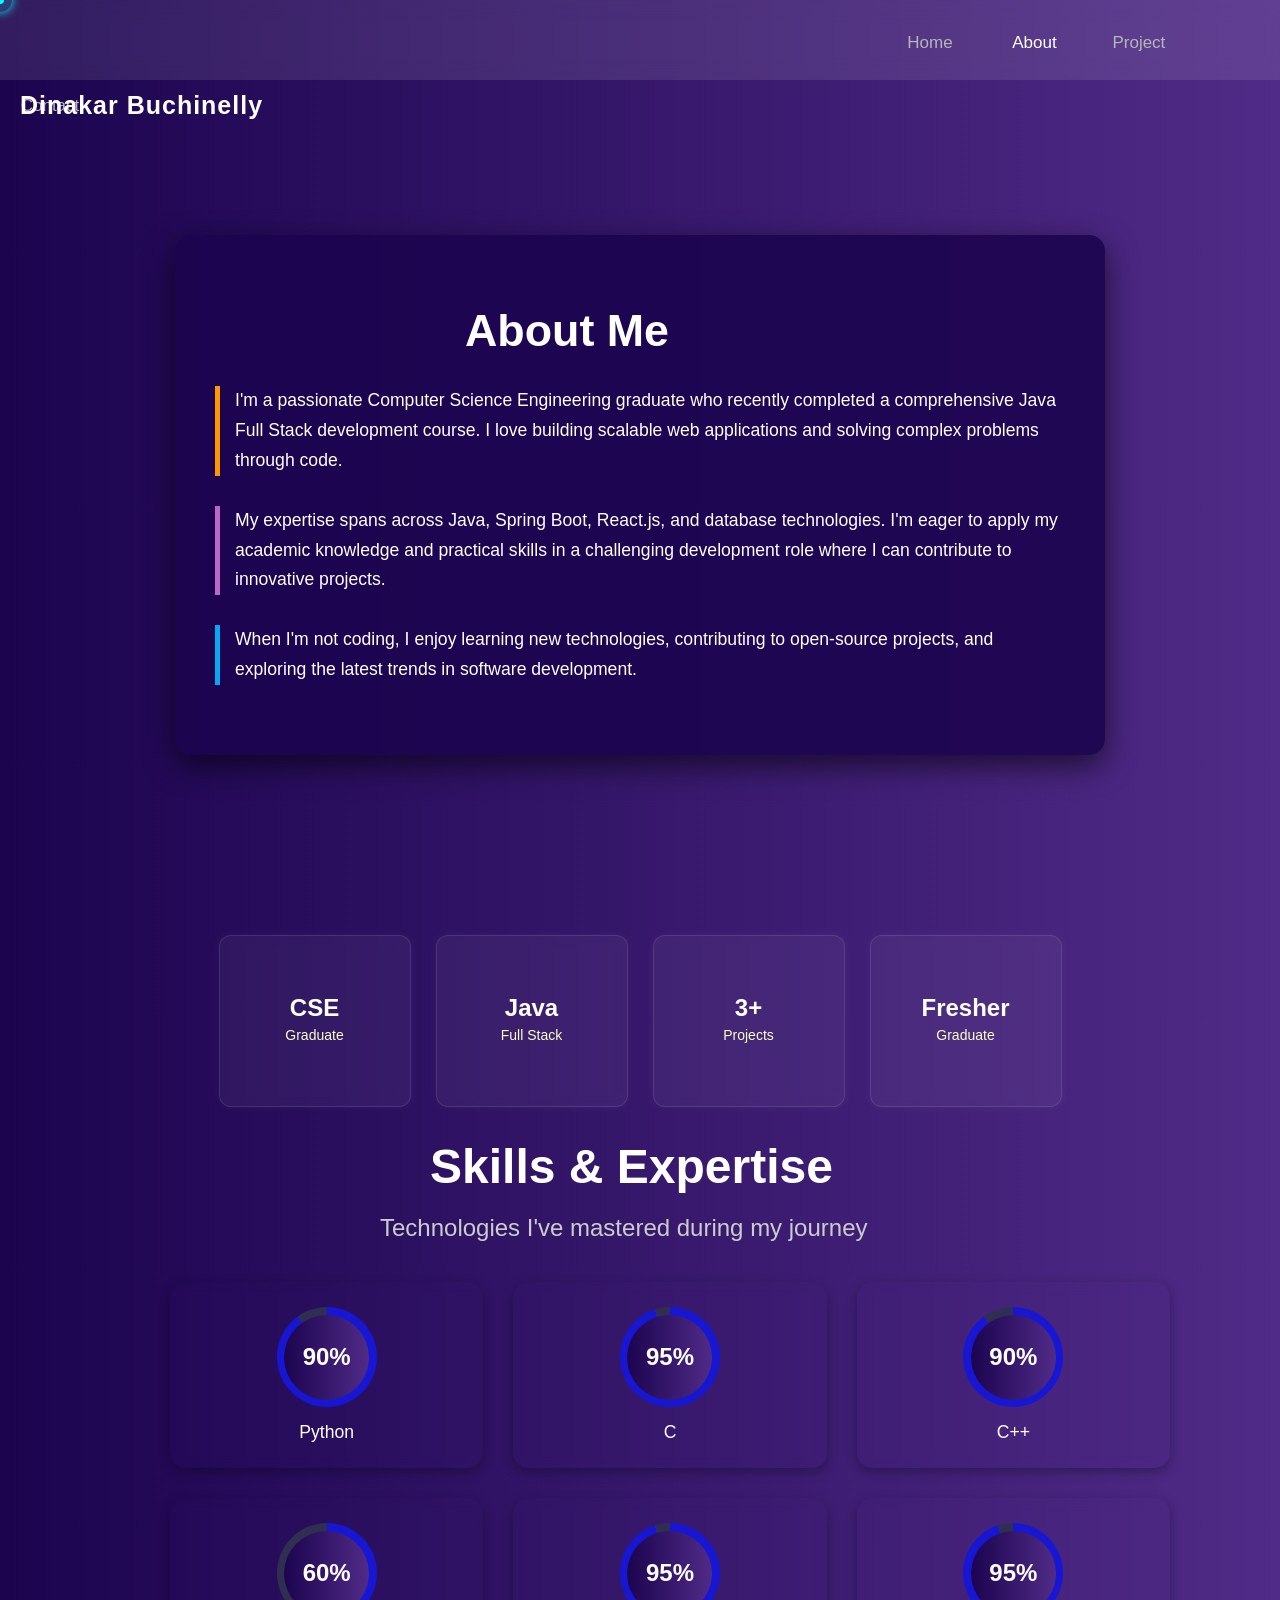
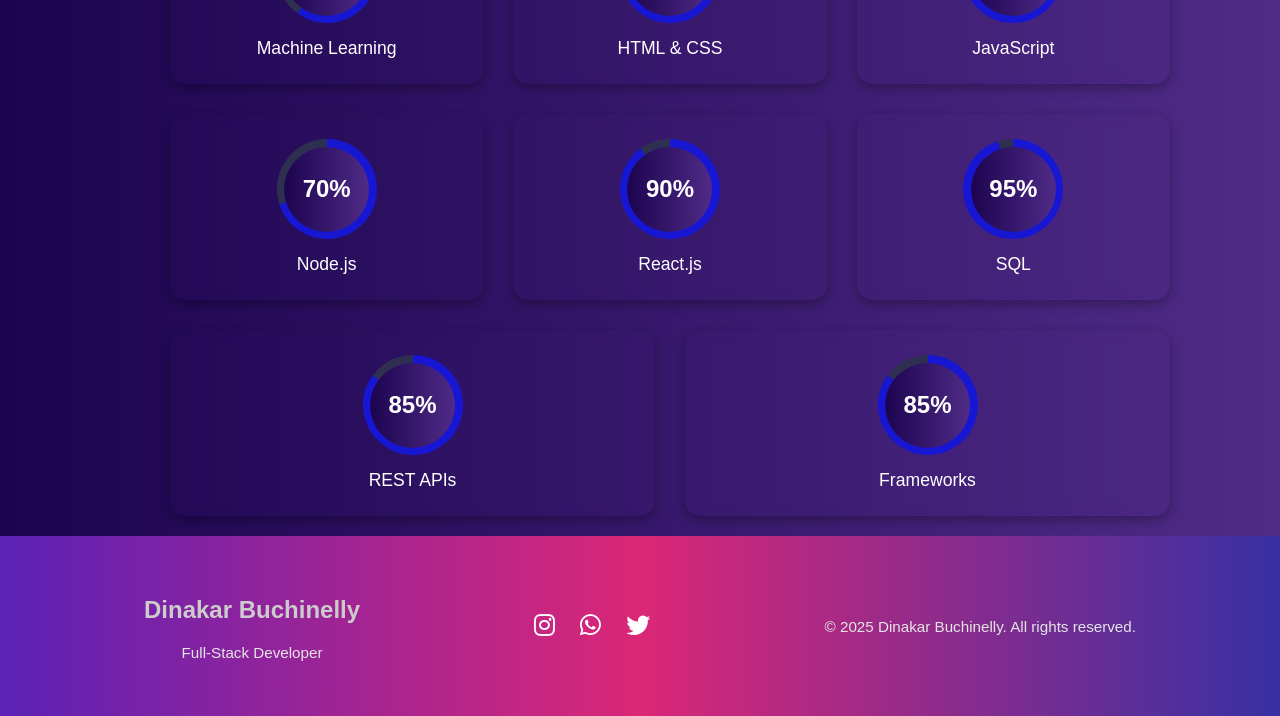
==== About.html @ 4d171410 "Updated portfolio upload" ====
<!DOCTYPE html>
<html lang="en">
<head>
  <meta charset="UTF-8" />
  <meta name="viewport" content="width=device-width, initial-scale=1.0"/>
  <title>Dinakar - About Me</title>
  <link rel="stylesheet" href="https://cdnjs.cloudflare.com/ajax/libs/font-awesome/6.5.0/css/all.min.css">
  <link rel="stylesheet" href="./About.css">
  <link rel="stylesheet" href="./Footer.css">
  <link rel="stylesheet" href="./navigation.css">
  <link rel="stylesheet" href="./Cursor.css">

  <script>
(function(){if(!window.chatbase||window.chatbase("getState")!=="initialized"){window.chatbase=(...arguments)=>{if(!window.chatbase.q){window.chatbase.q=[]}window.chatbase.q.push(arguments)};window.chatbase=new Proxy(window.chatbase,{get(target,prop){if(prop==="q"){return target.q}return(...args)=>target(prop,...args)}})}const onLoad=function(){const script=document.createElement("script");script.src="https://www.chatbase.co/embed.min.js";script.id="_3ZqJa4CPrUl3_WfmzPcH";script.domain="www.chatbase.co";document.body.appendChild(script)};if(document.readyState==="complete"){onLoad()}else{window.addEventListener("load",onLoad)}})();
</script>
  <script src="./About.js" defer></script>
  <script src="./All-Pages.js" defer></script>
  <script src="./About-Box.js" defer></script>
  <script src="./Cursor.js" defer></script>
</head>
<body id="About-Body">

  <nav>
  
    <button id="Home" class="Navigation-Buttons">Home</button>
    <button id="About-Button" class="Navigation-Buttons">About</button>
    <button id="Project" class="Navigation-Buttons">Project</button>
    <button id="Contact" class="Navigation-Buttons">Contact</button>
   
    <p id="Nav-Name">Dinakar Buchinelly</p>
  </nav>

  <!-- 👇 About Me Section Starts -->
  <div class="about-section">
    <div class="about-container">
      <h1 id="About-Me">About Me</h1>

      <div class="about-line orange">
        I'm a passionate Computer Science Engineering graduate who recently completed a comprehensive Java Full Stack development course. I love building scalable web applications and solving complex problems through code.
      </div>

      <div class="about-line purple">
        My expertise spans across Java, Spring Boot, React.js, and database technologies. I'm eager to apply my academic knowledge and practical skills in a challenging development role where I can contribute to innovative projects.
      </div>

      <div class="about-line blue">
        When I'm not coding, I enjoy learning new technologies, contributing to open-source projects, and exploring the latest trends in software development.
      </div>

      
    </div>
     
  </div>
  <!-- 👆 About Me Section Ends -->
   <div class="info-boxes">
    <div class="info-box" id="Education-Div">
      <div class="icon">
        <img src="../assets/PHOTOS/Book-Icon-Orange.png" alt="" class="Logos">
        <img src="../assets/PHOTOS/Book-Icon-Withe.png" alt="" class="Logos-2">
    
    </div>
      <h3>CSE</h3>
      <p>Graduate</p>
    </div>
    <div class="info-box" id="Java-Div">
      <div class="icon">
        <img src="../assets/PHOTOS/Java-Symbol-Orange.png" alt="" class="Logos">
        <img src="../assets/PHOTOS/Java-Symbol-White.png" alt="" class="Logos-2">
    </div>
      <h3>Java</h3>
      <p>Full Stack</p>
    </div>
    <div class="info-box" id="Project-Division">
      <div class="icon">
        <img src="../assets/PHOTOS/Code-Symbol-Orange.png" alt="" class="Logos">
        <img src="../assets/PHOTOS/Code-Symbol-White.png" alt="" class="Logos-2">
    </div>
      <h3>3+</h3>
      <p>Projects</p>
    </div>
    <div class="info-box">
      <div class="icon">
        <img src="../assets/PHOTOS/Lightning_Symbol-Orange.png" alt="" class="Logos">
        <img src="../assets/PHOTOS/Lightning-Symbol-white.png" alt="" class="Logos-2">
    </div>
      <h3>Fresher</h3>
      <p>Graduate</p>
    </div>
  </div>

  <!-- SKILLS PART START  -->

   <h1>Skills & Expertise</h1>
  <h2>Technologies I've mastered during my journey</h2>

  <div class="skill-wrapper">

    <div class="skill"><div class="progress-circle" style="--progress: 90%;"><div class="progress-value">90%</div></div><div class="skill-name">Python</div></div>
    <div class="skill"><div class="progress-circle" style="--progress: 95%;"><div class="progress-value">95%</div></div><div class="skill-name">C</div></div>
    <div class="skill"><div class="progress-circle" style="--progress: 90%;"><div class="progress-value">90%</div></div><div class="skill-name">C++</div></div>
    <div class="skill"><div class="progress-circle" style="--progress: 60%;"><div class="progress-value">60%</div></div><div class="skill-name">Machine Learning</div></div>

    <div class="skill"><div class="progress-circle" style="--progress: 95%;"><div class="progress-value">95%</div></div><div class="skill-name">HTML & CSS</div></div>
    <div class="skill"><div class="progress-circle" style="--progress: 95%;"><div class="progress-value">95%</div></div><div class="skill-name">JavaScript</div></div>
    <div class="skill"><div class="progress-circle" style="--progress: 70%;"><div class="progress-value">70%</div></div><div class="skill-name">Node.js</div></div>
    <div class="skill"><div class="progress-circle" style="--progress: 90%;"><div class="progress-value">90%</div></div><div class="skill-name">React.js</div></div>

    <div class="skill"><div class="progress-circle" style="--progress: 95%;"><div class="progress-value">95%</div></div><div class="skill-name">SQL</div></div>
    <div class="skill"><div class="progress-circle" style="--progress: 85%;"><div class="progress-value">85%</div></div><div class="skill-name">REST APIs</div></div>
    <div class="skill"><div class="progress-circle" style="--progress: 85%;"><div class="progress-value">85%</div></div><div class="skill-name">Frameworks</div></div>

  </div>
  <!-- SKILLS PART END -->
   <!-- Footer -->
<footer id="Footer" class="footer">
  <div class="footer-content">
    <div class="footer-left">
      <h2 id="MYName-Footer">Dinakar Buchinelly</h2>
      <p id="Developer">Full-Stack Developer</p>
    </div>
    <div class="footer-icons">
      <a href="https://instagram.com/dinakarr__" target="_blank"><i class="fab fa-instagram"></i></a>
      <a href="https://wa.me/917981231289" target="_blank"><i class="fab fa-whatsapp"></i></a>
      <a href="https://twitter.com/Dinakarrrr" target="_blank"><i class="fab fa-twitter"></i></a>
    </div>
    <div class="footer-bottom">
      <p>© 2025 Dinakar Buchinelly. All rights reserved.</p>
    </div>
  </div>
</footer>
<!-- Outer glow that holds the small dot -->
<div class="cursor cursor-glow" id="cursor-glow">
  <div class="cursor-dot" id="cursor-dot"></div>
</div>

<!-- Click burst animation -->
<div class="click-burst" id="click-burst"></div>



</body>

</html>
---- About.css ----
#About-Body {
      margin: 0;
      padding: 0;
      font-family: 'Segoe UI', Tahoma, Geneva, Verdana, sans-serif;
      background: linear-gradient(to right, #1c044f, #502b87); 
      color: white;
    }

    .about-section {
      background: linear-gradient(to right, #1c044f, #502b87); 
      padding: 60px 20px;
      display: flex;
      justify-content: center;
      align-items: center;
      min-height: 90vh;
      margin-top: -50px;
    }

    .about-container {
      max-width: 850px;
      width: 100%;
      background-color: rgba(28, 4, 79, 0.9); 
      border-radius: 16px;
      padding: 40px;
      box-shadow: 0 10px 30px rgba(0, 0, 0, 0.6);
    }

    .about-container h1 {
      font-size: 2.8rem;
      margin-bottom: 30px;
      color: #fff;
    }

    .about-line {
      border-left: 5px solid;
      padding-left: 15px;
      margin-bottom: 30px;
      font-size: 1.1rem;
      line-height: 1.7;
    }

    .orange { border-color: #ff9800; }
    .purple { border-color: #ba68c8; }
    .blue   { border-color: #03a9f4; }
#About-Me
{
    margin-left: 250px;
    
}
    #Footer
    {
        margin-top: 20px;
    }

  
.info-boxes {
  display: flex;
  justify-content: center;
  flex-wrap: wrap;
  gap: 25px; 
  margin-top: -25px;

}

.info-box {
  width: 170px; 
  height: 130px;
  background: rgba(255, 255, 255, 0.05);
  border: 1px solid rgba(255, 255, 255, 0.1);
  border-radius: 12px;
  padding: 20px 10px;
  text-align: center;
  color: #fff;
  backdrop-filter: blur(6px);
  box-shadow: 0 0 10px rgba(255, 255, 255, 0.05);
   transition: all 0.3s ease;
   /* cursor: pointer; */
}

.icon {
  font-size: 24px;
  margin-bottom: 10px;
}

.info-box h3 {
  margin: 5px 0;
  font-size: 24px;
}

.info-box p {
  margin: 0;
  font-size: 14px;
  color: #ffc;
}

.info-box:hover {
  transform: translateY(-8px);
  background: rgba(255, 255, 255, 0.15); 

}
.Logos
{
  width: 25px;
}
.Logos-2
{
     display: none;
      position: absolute;
      margin-left: 85px;
      width: 25px;
       transform: translateX(-50%);
}
.info-box:hover .Logos-2
{
    display: block;
}
.info-box:hover .Logos
{
    display: none;
}
.info-box:hover h3
{

     margin-top: 42px;
  font-size: 24px;

}


 h1 {
      font-size: 3rem;
      margin-bottom: 10px;
      margin-left: 430px;
    }

    h2 {
      font-weight: normal;
      color: #cccccc;
      margin-bottom: 40px;
      margin-left: 380px;
    }

    .skill-wrapper {
      display: flex;
      flex-wrap: wrap;
      justify-content: center;
      gap: 30px;
      max-width: 1000px;
      margin-left: 170px;
    }

    .skill {
      text-align: center;
      backdrop-filter: blur(6px);
      padding: 25px;
      border-radius: 15px;
      width: 200px;                                                         
      box-shadow: 0 4px 12px rgba(0, 0, 0, 0.3);
      flex: 1 1 calc(25% - 30px); 

      
    }
     .skill:hover
     {
         transform: translateY(-1px);
  background: rgba(241, 241, 241, 0.10);
         
     }

    .progress-circle {
      width: 100px;
      height: 100px;
      border-radius: 50%;
      background: conic-gradient(rgb(23, 23, 211) var(--progress), #2f2f52 0%);
      
      display: flex;
      align-items: center;
      justify-content: center;
      margin: 0 auto 15px;
      position: relative;
    }

    .progress-circle::before {
      content: "";
      position: absolute;
      width: 85px;
      height: 85px;
      background: linear-gradient(to right, #1c044f, #502b87);
      border-radius: 50%;
    }

    .progress-value {
      position: relative;
      font-size: 1.5rem;
      font-weight: bold;
    }

    .skill-name {
      font-size: 1.1rem;
      margin-top: 10px;
    }

    @media (max-width: 900px) {
      .skill {
        flex: 1 1 calc(50% - 30px); 
      }
    }

    @media (max-width: 600px) {
      .skill {
        flex: 1 1 100%; 
      }
    }

    #MYName-Footer
    {
        margin-left: 0px;
    }

    #Developer
    {
        margin-top: -20px;
    }

    .footer-icons {
  display: flex;
  gap: 25px;
}

.footer-icons a {
  color: white;
  font-size: 24px;
  transition: color 0.3s ease, transform 0.3s ease;
}

.footer-icons a:hover {
  color: #93c5fd; 
  transform: scale(1.1);
}
    #About-Button
    {
      color: white;
    }
---- Footer.css ----
.footer {
  background: linear-gradient(to right, #5b21b6, #db2777, #3730a3); 
  color: white;
  padding: 40px 20px;
  text-align: center;
  font-family: 'Segoe UI', Tahoma, Geneva, Verdana, sans-serif;
  margin-top: 80px;
}

.footer-content {
  display: flex;
  flex-direction: column;
  gap: 20px;
  align-items: center;
}

.footer h2 {
  font-size: 1.5rem;
  font-weight: 600;
}

.footer p {
  font-size: 0.95rem;
  color: #e5e5e5;
}

.footer-icons {
  display: flex;
  gap: 25px;
 
}

.footer-icons a {
  color: white;
  font-size: 24px;
  transition: color 0.3s ease, transform 0.3s ease;
  cursor: none;
}

.footer-icons a:hover {
  color: #93c5fd;
  transform: scale(1.1);
}


.footer-bottom {
  font-size: 0.85rem;
  color: #ccc;
}


@media (min-width: 768px) {
  .footer-content {
    flex-direction: row;
    justify-content: space-between;
    width: 80%;
    margin: 0 auto;
  }
}
---- navigation.css ----
nav {
  
  background: rgba(255, 255, 255, 0.1);
  -webkit-backdrop-filter: blur(10px);
  height: 80px;
  backdrop-filter: blur(10px);
  /* position: fixed;
  margin-top: -100px; */
}
#Nav-Name
{
  font-family: 'Bebas Neue', sans-serif;
  font-size: 25px;
  font-weight: 550;
  color: white;
  letter-spacing: 1px;
  margin-left: 20px;
  margin-top: -35px;
}
.Navigation-Buttons
{
  width: 100px;
  height: 40px;
  margin-top: 23px;
  background-color: transparent;
  border: none;
  font-size: 17px;
  color: rgb(183, 183, 183);
  /* position: absolute; */
  cursor: none;
}
.Navigation-Buttons:hover
{
  cursor: none;
  color: rgb(252, 252, 252);
}
#Home
{
  margin-left: 880px;
}
---- Cursor.css ----
body {
      
      cursor: none;
      
    }

    /* Cursor Base Styles */
    .cursor {
      position: fixed;
      pointer-events: none;
      z-index: 9999;
      transform: translate(-50%, -50%);
    }

    /* Small center dot */
    .cursor-dot {
      width: 8px;
      height: 8px;
      background: #0ff;
      border-radius: 50%;
    }

    /* Slightly smaller glow */
    .cursor-glow {
      width: 24px;
      height: 24px;
      border-radius: 50%;
      background: rgba(0, 255, 255, 0.15);
      box-shadow: 0 0 10px #0ff;
      animation: pulse 1.5s infinite;
      transition: transform 0.2s ease, box-shadow 0.2s ease;
      display: flex;
      align-items: center;
      justify-content: center;
    }

    /* Optional click burst */
    .click-burst {
      position: fixed;
      width: 0;
      height: 0;
      border: 2px solid #0ff;
      border-radius: 50%;
      opacity: 0;
      pointer-events: none;
      z-index: 9999;
      transform: translate(-50%, -50%);
      animation: none;
    }

    @keyframes pulse {
      0%, 100% {
        transform: scale(1);
        opacity: 0.6;
      }
      50% {
        transform: scale(1.2);
        opacity: 1;
      }
    }

    @keyframes burst {
      0% {
        width: 0;
        height: 0;
        opacity: 0.8;
      }
      100% {
        width: 50px;
        height: 50px;
        opacity: 0;
      }
    }

    .hover-target {
      display: inline-block;
      padding: 20px 40px;
      margin: 150px auto;
      border: 2px solid #0ff;
      background: transparent;
      font-size: 22px;
      border-radius: 10px;
      text-align: center;
      transition: all 0.3s ease;
    }

    .hover-target:hover {
      background: #0ff;
      color: #000;
    }
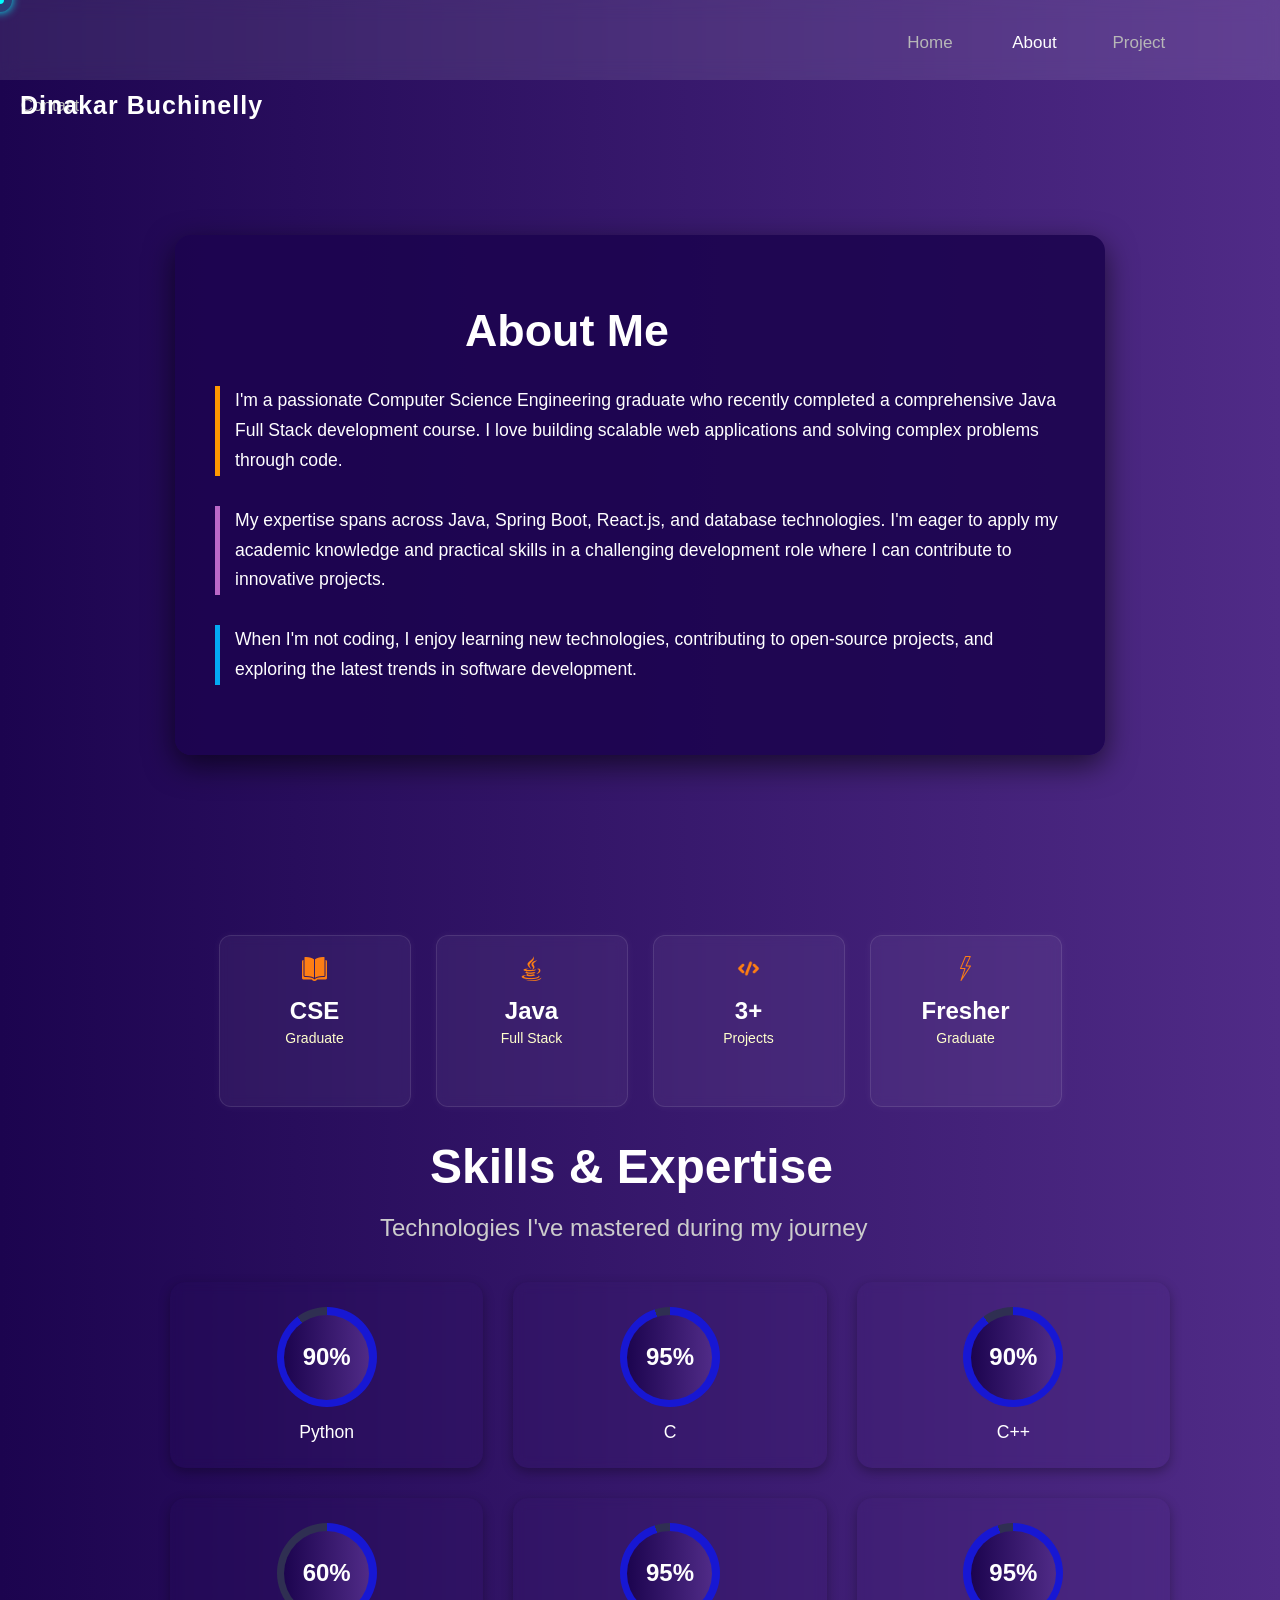
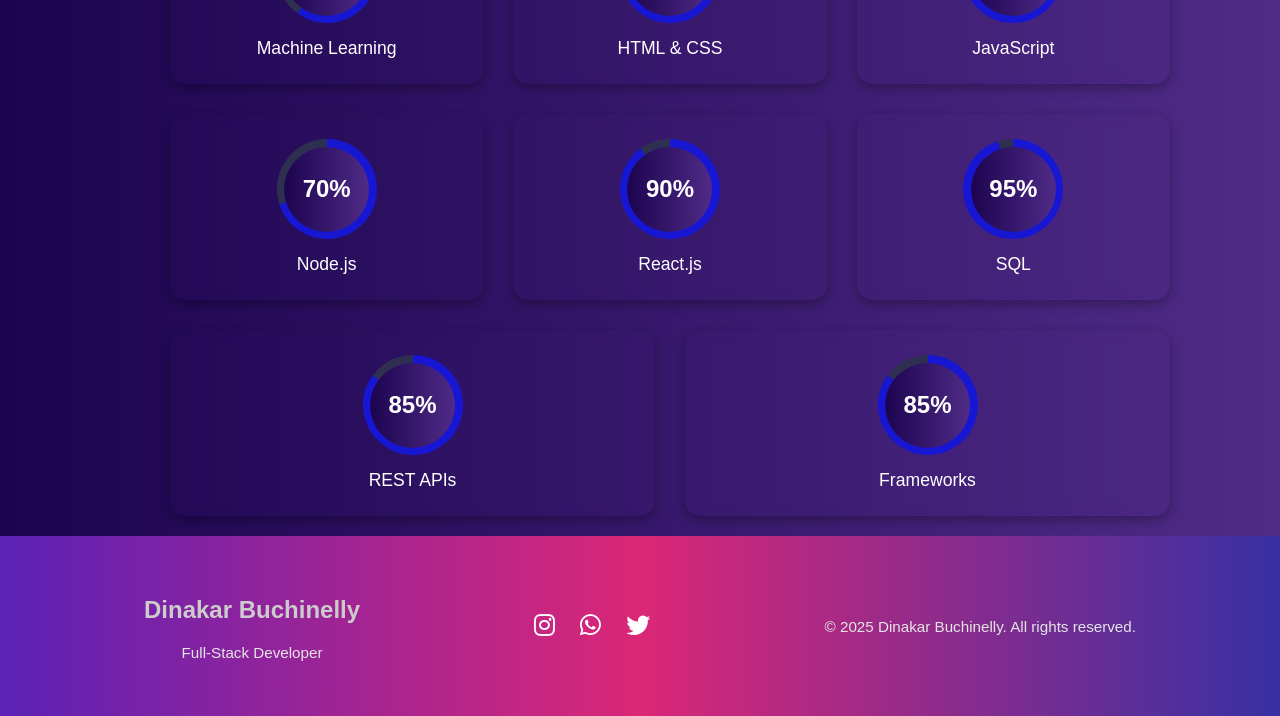
==== commit 46e52fdc: "Initial commit" ====
--- a/About.html
+++ b/About.html
@@ -55,8 +55,8 @@
    <div class="info-boxes">
     <div class="info-box" id="Education-Div">
       <div class="icon">
-        <img src="../assets/PHOTOS/Book-Icon-Orange.png" alt="" class="Logos">
-        <img src="../assets/PHOTOS/Book-Icon-Withe.png" alt="" class="Logos-2">
+        <img src="./PHOTOS/Book-Icon-Orange.png" alt="" class="Logos">
+        <img src="./PHOTOS/Book-Icon-Withe.png" alt="" class="Logos-2">
     
     </div>
       <h3>CSE</h3>
@@ -64,24 +64,24 @@
     </div>
     <div class="info-box" id="Java-Div">
       <div class="icon">
-        <img src="../assets/PHOTOS/Java-Symbol-Orange.png" alt="" class="Logos">
-        <img src="../assets/PHOTOS/Java-Symbol-White.png" alt="" class="Logos-2">
+        <img src="./PHOTOS/Java-Symbol-Orange.png" alt="" class="Logos">
+        <img src="./PHOTOS/Java-Symbol-White.png" alt="" class="Logos-2">
     </div>
       <h3>Java</h3>
       <p>Full Stack</p>
     </div>
     <div class="info-box" id="Project-Division">
       <div class="icon">
-        <img src="../assets/PHOTOS/Code-Symbol-Orange.png" alt="" class="Logos">
-        <img src="../assets/PHOTOS/Code-Symbol-White.png" alt="" class="Logos-2">
+        <img src="./PHOTOS/Code-Symbol-Orange.png" alt="" class="Logos">
+        <img src="./PHOTOS/Code-Symbol-White.png" alt="" class="Logos-2">
     </div>
       <h3>3+</h3>
       <p>Projects</p>
     </div>
     <div class="info-box">
       <div class="icon">
-        <img src="../assets/PHOTOS/Lightning_Symbol-Orange.png" alt="" class="Logos">
-        <img src="../assets/PHOTOS/Lightning-Symbol-white.png" alt="" class="Logos-2">
+        <img src="./PHOTOS/Lightning_Symbol-Orange.png" alt="" class="Logos">
+        <img src="./PHOTOS/Lightning-Symbol-white.png" alt="" class="Logos-2">
     </div>
       <h3>Fresher</h3>
       <p>Graduate</p>
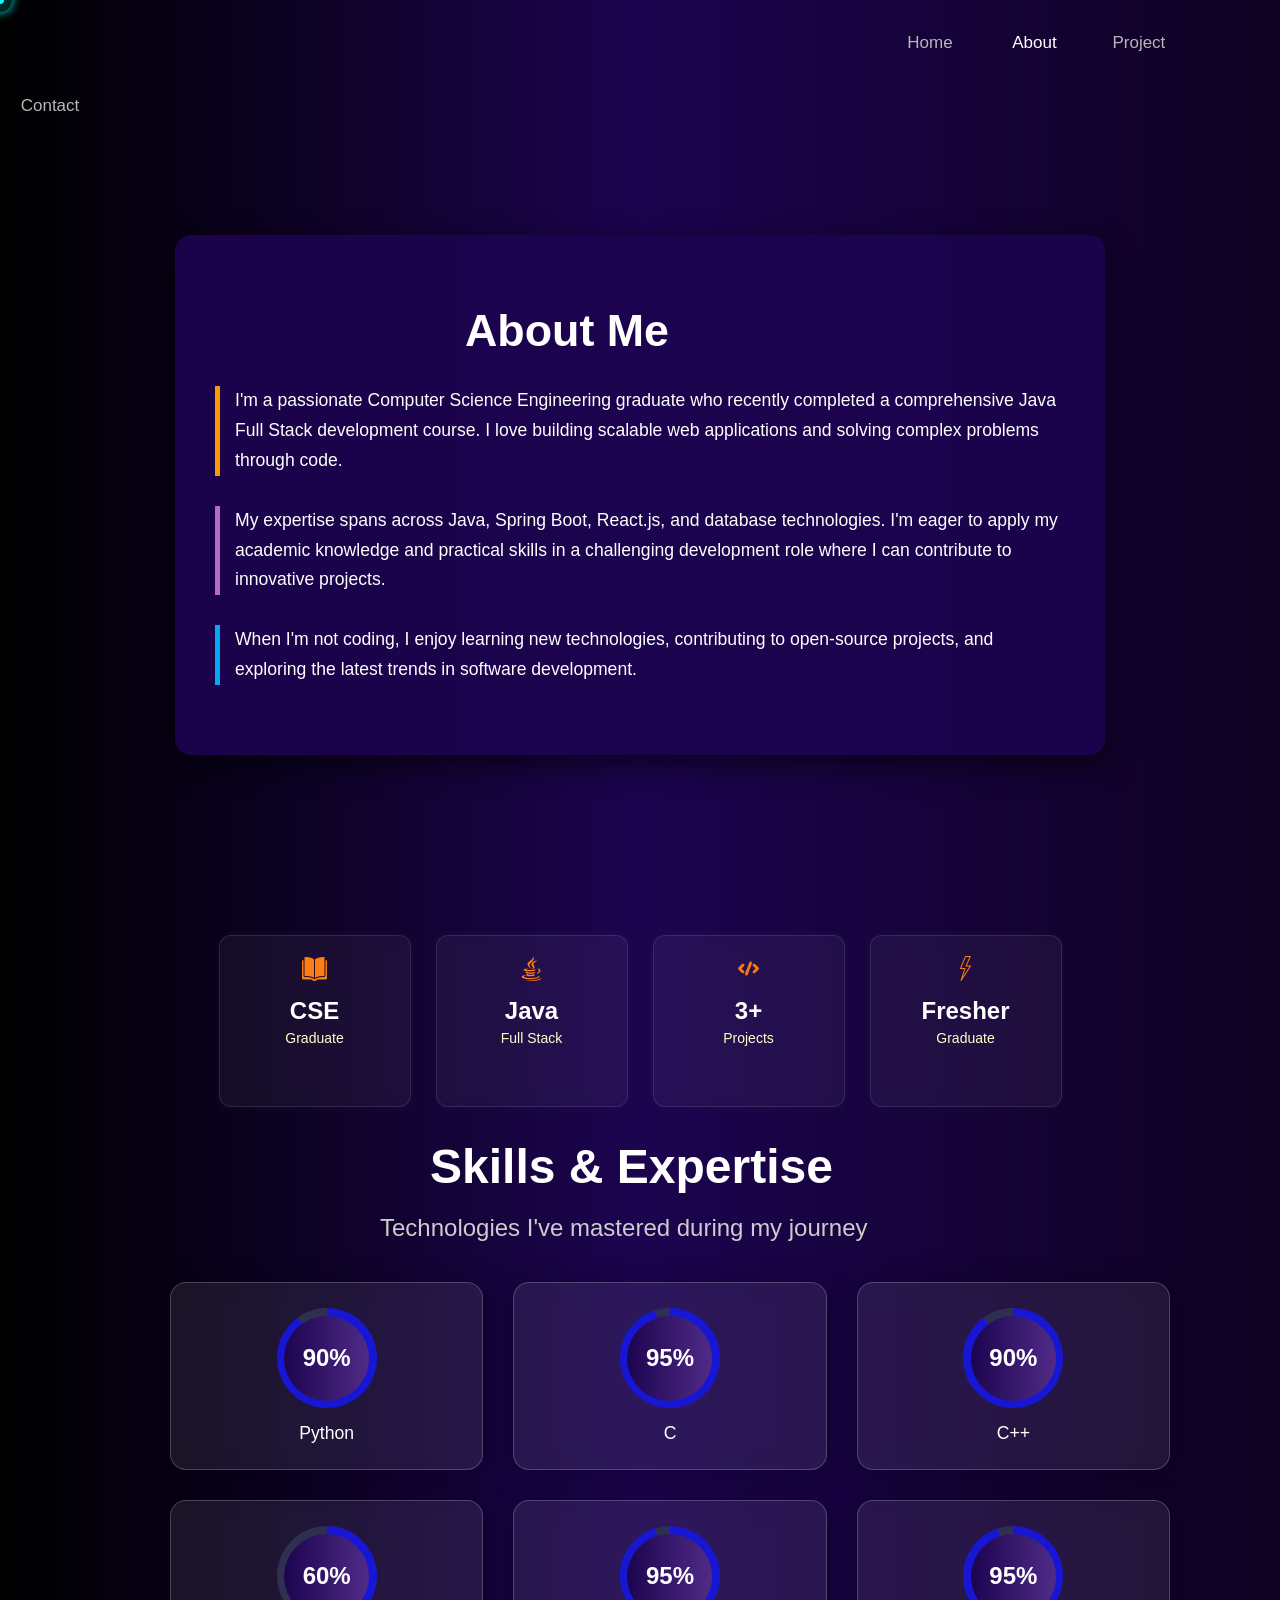
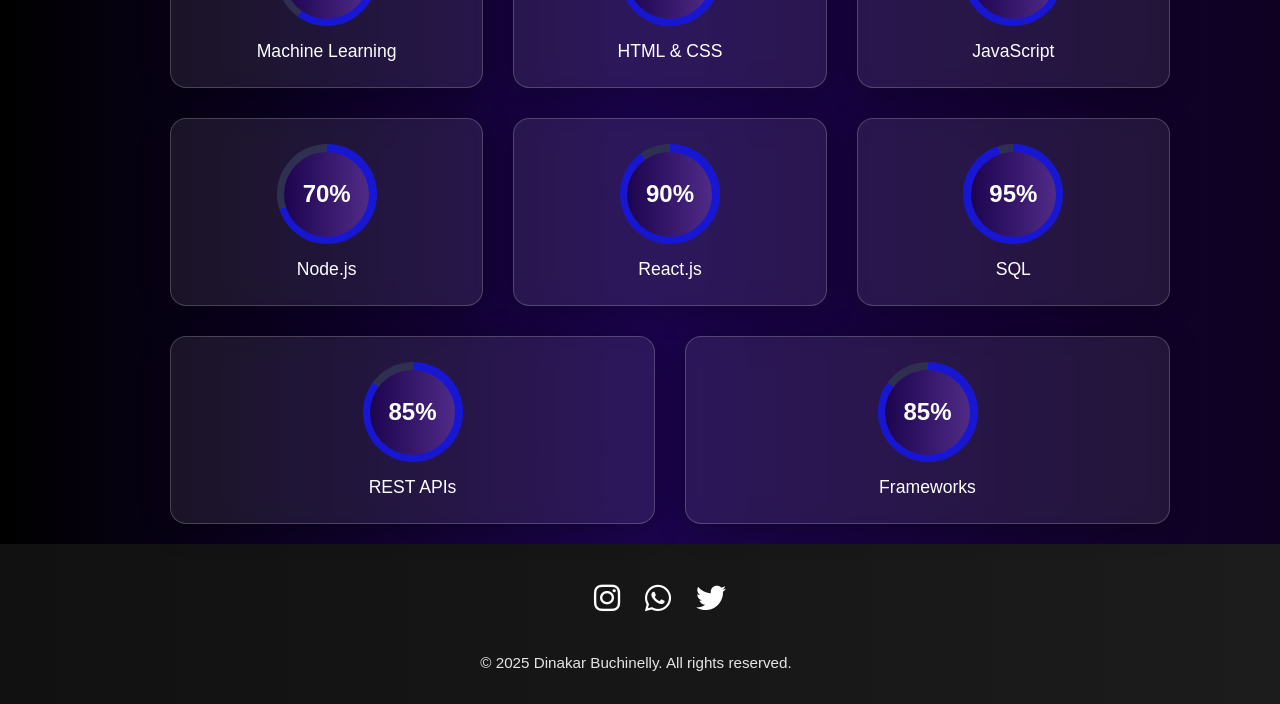
==== commit 522832b7: "Updated HTML and CSS" ====
--- a/About.html
+++ b/About.html
@@ -27,7 +27,7 @@
     <button id="Project" class="Navigation-Buttons">Project</button>
     <button id="Contact" class="Navigation-Buttons">Contact</button>
    
-    <p id="Nav-Name">Dinakar Buchinelly</p>
+    <!-- <p id="Nav-Name">Dinakar Buchinelly</p> -->
   </nav>
 
   <!-- 👇 About Me Section Starts -->
@@ -35,15 +35,15 @@
     <div class="about-container">
       <h1 id="About-Me">About Me</h1>
 
-      <div class="about-line orange">
+      <div class="about-line orange" id="orangee">
         I'm a passionate Computer Science Engineering graduate who recently completed a comprehensive Java Full Stack development course. I love building scalable web applications and solving complex problems through code.
       </div>
 
-      <div class="about-line purple">
+      <div class="about-line purple" id="purplee">
         My expertise spans across Java, Spring Boot, React.js, and database technologies. I'm eager to apply my academic knowledge and practical skills in a challenging development role where I can contribute to innovative projects.
       </div>
 
-      <div class="about-line blue">
+      <div class="about-line blue" id="blue">
         When I'm not coding, I enjoy learning new technologies, contributing to open-source projects, and exploring the latest trends in software development.
       </div>
 
@@ -59,7 +59,7 @@
         <img src="./PHOTOS/Book-Icon-Withe.png" alt="" class="Logos-2">
     
     </div>
-      <h3>CSE</h3>
+      <h3 class="InfooBoxx">CSE</h3>
       <p>Graduate</p>
     </div>
     <div class="info-box" id="Java-Div">
@@ -67,7 +67,7 @@
         <img src="./PHOTOS/Java-Symbol-Orange.png" alt="" class="Logos">
         <img src="./PHOTOS/Java-Symbol-White.png" alt="" class="Logos-2">
     </div>
-      <h3>Java</h3>
+      <h3 class="InfooBoxx">Java</h3>
       <p>Full Stack</p>
     </div>
     <div class="info-box" id="Project-Division">
@@ -75,7 +75,7 @@
         <img src="./PHOTOS/Code-Symbol-Orange.png" alt="" class="Logos">
         <img src="./PHOTOS/Code-Symbol-White.png" alt="" class="Logos-2">
     </div>
-      <h3>3+</h3>
+      <h3 class="InfooBoxx">3+</h3>
       <p>Projects</p>
     </div>
     <div class="info-box">
@@ -83,48 +83,45 @@
         <img src="./PHOTOS/Lightning_Symbol-Orange.png" alt="" class="Logos">
         <img src="./PHOTOS/Lightning-Symbol-white.png" alt="" class="Logos-2">
     </div>
-      <h3>Fresher</h3>
+      <h3 class="InfooBoxx">Fresher</h3>
       <p>Graduate</p>
     </div>
   </div>
 
   <!-- SKILLS PART START  -->
 
-   <h1>Skills & Expertise</h1>
-  <h2>Technologies I've mastered during my journey</h2>
+   <h1 id="Skills">Skills & Expertise</h1>
+  <h2 id="Tech">Technologies I've mastered during my journey</h2>
 
   <div class="skill-wrapper">
 
-    <div class="skill"><div class="progress-circle" style="--progress: 90%;"><div class="progress-value">90%</div></div><div class="skill-name">Python</div></div>
-    <div class="skill"><div class="progress-circle" style="--progress: 95%;"><div class="progress-value">95%</div></div><div class="skill-name">C</div></div>
-    <div class="skill"><div class="progress-circle" style="--progress: 90%;"><div class="progress-value">90%</div></div><div class="skill-name">C++</div></div>
-    <div class="skill"><div class="progress-circle" style="--progress: 60%;"><div class="progress-value">60%</div></div><div class="skill-name">Machine Learning</div></div>
+    <div class="skill" id="skill1"><div class="progress-circle" style="--progress: 90%;" id="progress1"><div class="progress-value">90%</div></div><div class="skill-name">Python</div></div>
+    <div class="skill" id="Skill2"><div class="progress-circle" style="--progress: 95%;"><div class="progress-value">95%</div></div><div class="skill-name">C</div></div>
+    <div class="skill" id="skill3"><div class="progress-circle" style="--progress: 90%;"><div class="progress-value">90%</div></div><div class="skill-name">C++</div></div>
+    <div class="skill" id="Skill4"><div class="progress-circle" style="--progress: 60%;"><div class="progress-value">60%</div></div><div class="skill-name" id="mechine">Machine Learning</div></div>
 
-    <div class="skill"><div class="progress-circle" style="--progress: 95%;"><div class="progress-value">95%</div></div><div class="skill-name">HTML & CSS</div></div>
-    <div class="skill"><div class="progress-circle" style="--progress: 95%;"><div class="progress-value">95%</div></div><div class="skill-name">JavaScript</div></div>
-    <div class="skill"><div class="progress-circle" style="--progress: 70%;"><div class="progress-value">70%</div></div><div class="skill-name">Node.js</div></div>
-    <div class="skill"><div class="progress-circle" style="--progress: 90%;"><div class="progress-value">90%</div></div><div class="skill-name">React.js</div></div>
+    <div class="skill" id="skill5"><div class="progress-circle" style="--progress: 95%;"><div class="progress-value">95%</div></div><div class="skill-name" id="html">HTML & CSS</div></div>
+    <div class="skill" id="skill6"><div class="progress-circle" style="--progress: 95%;"><div class="progress-value">95%</div></div><div class="skill-name">JavaScript</div></div>
+    <div class="skill" id="skill7"><div class="progress-circle" style="--progress: 70%;"><div class="progress-value">70%</div></div><div class="skill-name">Node.js</div></div>
+    <div class="skill" id="skill8"><div class="progress-circle" style="--progress: 90%;"><div class="progress-value">90%</div></div><div class="skill-name">React.js</div></div>
 
-    <div class="skill"><div class="progress-circle" style="--progress: 95%;"><div class="progress-value">95%</div></div><div class="skill-name">SQL</div></div>
-    <div class="skill"><div class="progress-circle" style="--progress: 85%;"><div class="progress-value">85%</div></div><div class="skill-name">REST APIs</div></div>
-    <div class="skill"><div class="progress-circle" style="--progress: 85%;"><div class="progress-value">85%</div></div><div class="skill-name">Frameworks</div></div>
+    <div class="skill" id="skill9"><div class="progress-circle" style="--progress: 95%;"><div class="progress-value">95%</div></div><div class="skill-name">SQL</div></div>
+    <div class="skill" id="skill10"><div class="progress-circle" style="--progress: 85%;"><div class="progress-value">85%</div></div><div class="skill-name" id="rest">REST APIs</div></div>
+    <div class="skill" id="skill11"><div class="progress-circle" style="--progress: 85%;"><div class="progress-value">85%</div></div><div class="skill-name">Frameworks</div></div>
 
   </div>
   <!-- SKILLS PART END -->
    <!-- Footer -->
 <footer id="Footer" class="footer">
   <div class="footer-content">
-    <div class="footer-left">
-      <h2 id="MYName-Footer">Dinakar Buchinelly</h2>
-      <p id="Developer">Full-Stack Developer</p>
-    </div>
+   
     <div class="footer-icons">
-      <a href="https://instagram.com/dinakarr__" target="_blank"><i class="fab fa-instagram"></i></a>
+      <a href="https://instagram.com/dinakarr___" target="_blank"><i class="fab fa-instagram"></i></a>
       <a href="https://wa.me/917981231289" target="_blank"><i class="fab fa-whatsapp"></i></a>
       <a href="https://twitter.com/Dinakarrrr" target="_blank"><i class="fab fa-twitter"></i></a>
     </div>
     <div class="footer-bottom">
-      <p>© 2025 Dinakar Buchinelly. All rights reserved.</p>
+      <p id="rights">© 2025 Dinakar Buchinelly. All rights reserved.</p>
     </div>
   </div>
 </footer>
--- a/About.css
+++ b/About.css
@@ -2,12 +2,12 @@
       margin: 0;
       padding: 0;
       font-family: 'Segoe UI', Tahoma, Geneva, Verdana, sans-serif;
-      background: linear-gradient(to right, #1c044f, #502b87); 
+        background: linear-gradient(to right, #000000, #1c044f, #0e0121);
       color: white;
     }
 
     .about-section {
-      background: linear-gradient(to right, #1c044f, #502b87); 
+       background: linear-gradient(to right, #000000, #1c044f, #0e0121);
       padding: 60px 20px;
       display: flex;
       justify-content: center;
@@ -157,6 +157,12 @@
       width: 200px;                                                         
       box-shadow: 0 4px 12px rgba(0, 0, 0, 0.3);
       flex: 1 1 calc(25% - 30px); 
+         background: rgba(255, 255, 255, 0.08); 
+  border: 1px solid rgba(255, 255, 255, 0.2);
+  border-radius: 16px;
+  backdrop-filter: blur(10px);
+  box-shadow: 0 4px 30px rgba(0, 0, 0, 0.3);
+   
 
       
     }
@@ -242,3 +248,235 @@
       color: white;
     }
 
+@media (max-width: 768px) 
+{
+   html, body {
+    overflow-x: hidden;
+  }
+  .about-section
+  {
+    width: 90%;
+
+  }
+  
+  #About-Me
+  {
+    margin-left: 80px;
+    font-size: 20px;
+
+  }
+  #orangee,#purplee,#blue
+  {
+    font-size: 12px;
+    /* background-color:red; */
+  }
+  .info-box
+  {
+    
+      width: 150px;
+      margin-left: 0px;
+    height: 50px;
+    
+   
+  }
+  .icon
+  {
+    margin-top: -16px;
+    width: 50px;
+    margin-left: 50px;
+  }
+  .Logos
+  {
+    width: 17px;
+    
+  }
+  .info-box h3
+  {
+    margin-top: -10px;
+    font-size: 18px;
+    
+  }
+  .info-box p
+  {
+
+    font-size: 12px;
+  }
+  .info-box:hover h3
+{
+
+     margin-top: 35px;
+  font-size: 18px;
+
+}
+.info-box:hover .Logos-2
+{
+    display: block;
+    width: 17px;
+}
+.info-box:hover .icon
+  {
+     width: 50px;
+    margin-left:   -8.5px;
+    margin-top: -7.5px;
+  }
+  .info-box:hover h3
+  {
+    margin-top: 25px;
+    font-size: 18px;
+    
+  }
+  .info-box:hover p
+  {
+
+    font-size: 12px;
+  }
+  #Skills
+  {
+    margin-left: 100px;
+    font-size: 22px;
+  }
+  #Tech
+  {
+    margin-left: 49px;
+    font-size: 14px;
+  }
+  .skill
+  {
+   
+   width: 160px;
+   height: 40px;
+   position: relative;
+    /* background-color: red; */
+    
+  }
+  #skill1
+  {
+    width: 50px;
+  }
+  #Skill2
+  {
+    margin-left: 360px;
+    margin-top: -120px;
+    width: 60px;
+  }
+  #skill3
+  {
+    margin-top: -30px;
+  }
+ 
+ 
+  #Skill4
+  {
+    width: 50px;
+    margin-left: 360px;
+    margin-top: -120px;
+  }
+  #skill5
+  {
+    width: 50px;
+    margin-top: -26px;
+  }
+  #skill6,#skill8,#skill10
+  {
+
+    margin-left: 360px;
+    width: 50px;
+  }
+  #skill6
+  {
+    margin-top: -120px;
+  }
+  #skill7
+  {
+    margin-top: -26px;
+  }
+  #skill8
+  {
+    margin-top: -120px;
+  }
+  #skill9
+  {
+    margin-top: -26px;
+  }
+  #skill10
+  {
+    margin-top: -120px;
+  }
+  #skill11
+  {
+    width: 50px;
+    margin-top: -26px;
+  }
+  .skill-wrapper
+  {
+    /* background-color: black; */
+    width: 50px;
+    margin-left: 70px;
+    max-width: 750px;
+  }
+  .progress-circle
+  {
+    /* background-color:chartreuse; */
+    margin-top: -20px;
+    width: 50px;
+    height: 50px;
+  
+   
+  }
+  .progress-circle::before {
+      content: "";
+      position: absolute;
+      width: 40px;
+      height: 40px;
+      background: linear-gradient(to right, #1c044f, #502b87);
+      border-radius: 50%;
+    }
+
+  .progress-value
+  {
+    
+   font-size: 12px;
+   text-align: center;
+   margin-left: 5px;
+  }
+  .skill-name
+
+  {
+    /* background-color: #ff9800; */
+    font-size: 12px;
+    margin-top: -5px;
+  }
+  #mechine
+  {
+    font-size: 11px;
+    width: 90px;
+    margin-top: -4px;
+    margin-left: -20px;
+  }
+  #html
+  {
+
+    font-size: 12px;
+    width: 90px;
+    margin-left: -20px;
+  }
+  #rest
+  {
+    width: 90px;
+    margin-left: -20px;
+  }
+  #MYName-Footer
+  {
+    margin-left: -280px;
+  }
+  #Developer
+  {
+    margin-top: -36px;
+    margin-left: -280px;
+  }
+  /* .footer-bottom
+  {
+    margin-left: 265px;
+  }
+   */
+}
--- a/Footer.css
+++ b/Footer.css
@@ -1,6 +1,8 @@
 
 .footer {
-  background: linear-gradient(to right, #5b21b6, #db2777, #3730a3); 
+  
+  background: linear-gradient(to right, #111111, #1c1c1c);
+  /* background-color: black; */
   color: white;
   padding: 40px 20px;
   text-align: center;
@@ -28,25 +30,37 @@
 .footer-icons {
   display: flex;
   gap: 25px;
+  margin-left: 450px;
+  margin-top: -50px;
+ 
  
 }
 
 .footer-icons a {
   color: white;
-  font-size: 24px;
+  font-size: 30px;
   transition: color 0.3s ease, transform 0.3s ease;
   cursor: none;
 }
 
 .footer-icons a:hover {
-  color: #93c5fd;
-  transform: scale(1.1);
+  color: blue;
+  transform: scale(1.2);
+  text-shadow: 0 0 10px blue;
 }
 
 
 .footer-bottom {
   font-size: 0.85rem;
   color: #ccc;
+  /* background-color: red; */
+  height: 80px;
+ 
+}
+#rights
+{
+  margin-left: -1000px;
+  margin-top:70px;
 }
 
 
@@ -58,3 +72,45 @@
     margin: 0 auto;
   }
 }
+  
+@media (max-width: 768px) 
+{
+ #Footer
+   {
+    width: 100%;
+    /* height: 65px; */
+  
+  }
+  .footer h2 {
+  font-size: 12px;
+  margin-top: -20px ;
+  margin-left: -300px;
+}
+.footer p
+{
+   font-size: 10px;
+  margin-top: 0px ;
+  margin-left: -300px;
+
+}
+.footer-icons
+{
+  width: 0px;
+  margin-left: -140px;
+  margin-top: 0px;
+
+}
+#rights
+{
+  margin-left: -30px;
+  margin-top: 0px;
+}
+#All
+{
+  margin-left: -30px;
+  margin-top: 0px;
+}
+
+}
+
+
--- a/navigation.css
+++ b/navigation.css
@@ -1,9 +1,9 @@
 nav {
   
-  background: rgba(255, 255, 255, 0.1);
+  /* background: rgba(255, 255, 255, 0.1); */
   -webkit-backdrop-filter: blur(10px);
   height: 80px;
-  backdrop-filter: blur(10px);
+  /* backdrop-filter: blur(10px); */
   /* position: fixed;
   margin-top: -100px; */
 }
@@ -14,8 +14,9 @@
   font-weight: 550;
   color: white;
   letter-spacing: 1px;
-  margin-left: 20px;
+  margin-left: 100px;
   margin-top: -35px;
+  
 }
 .Navigation-Buttons
 {
@@ -37,4 +38,41 @@
 #Home
 {
   margin-left: 880px;
+}
+
+@media (max-width: 768px)
+ {
+
+  nav 
+  {
+    /* background-color:blue; */
+    position: relative;
+    height: 60px;
+  }
+  .Navigation-Buttons {
+    font-size: 10px;
+    padding: 6px 12px;
+    margin-top: -160px;
+    /* background-color: aquamarine; */
+    width: 60px;
+    height: 20px;
+    margin-left: 35px;
+    
+  }
+  #Nav-Name {
+    font-size: 11px;
+    width: 100%;
+    text-align: center;
+    margin: 10px 0;
+    margin-top: -45px;
+    margin-left: -130px;
+  }
+  #Home
+  {
+
+    margin-top: 35px;
+    margin-left: 15px;
+    /* background-color: black; */
+    position: relative;
+  }
 }
